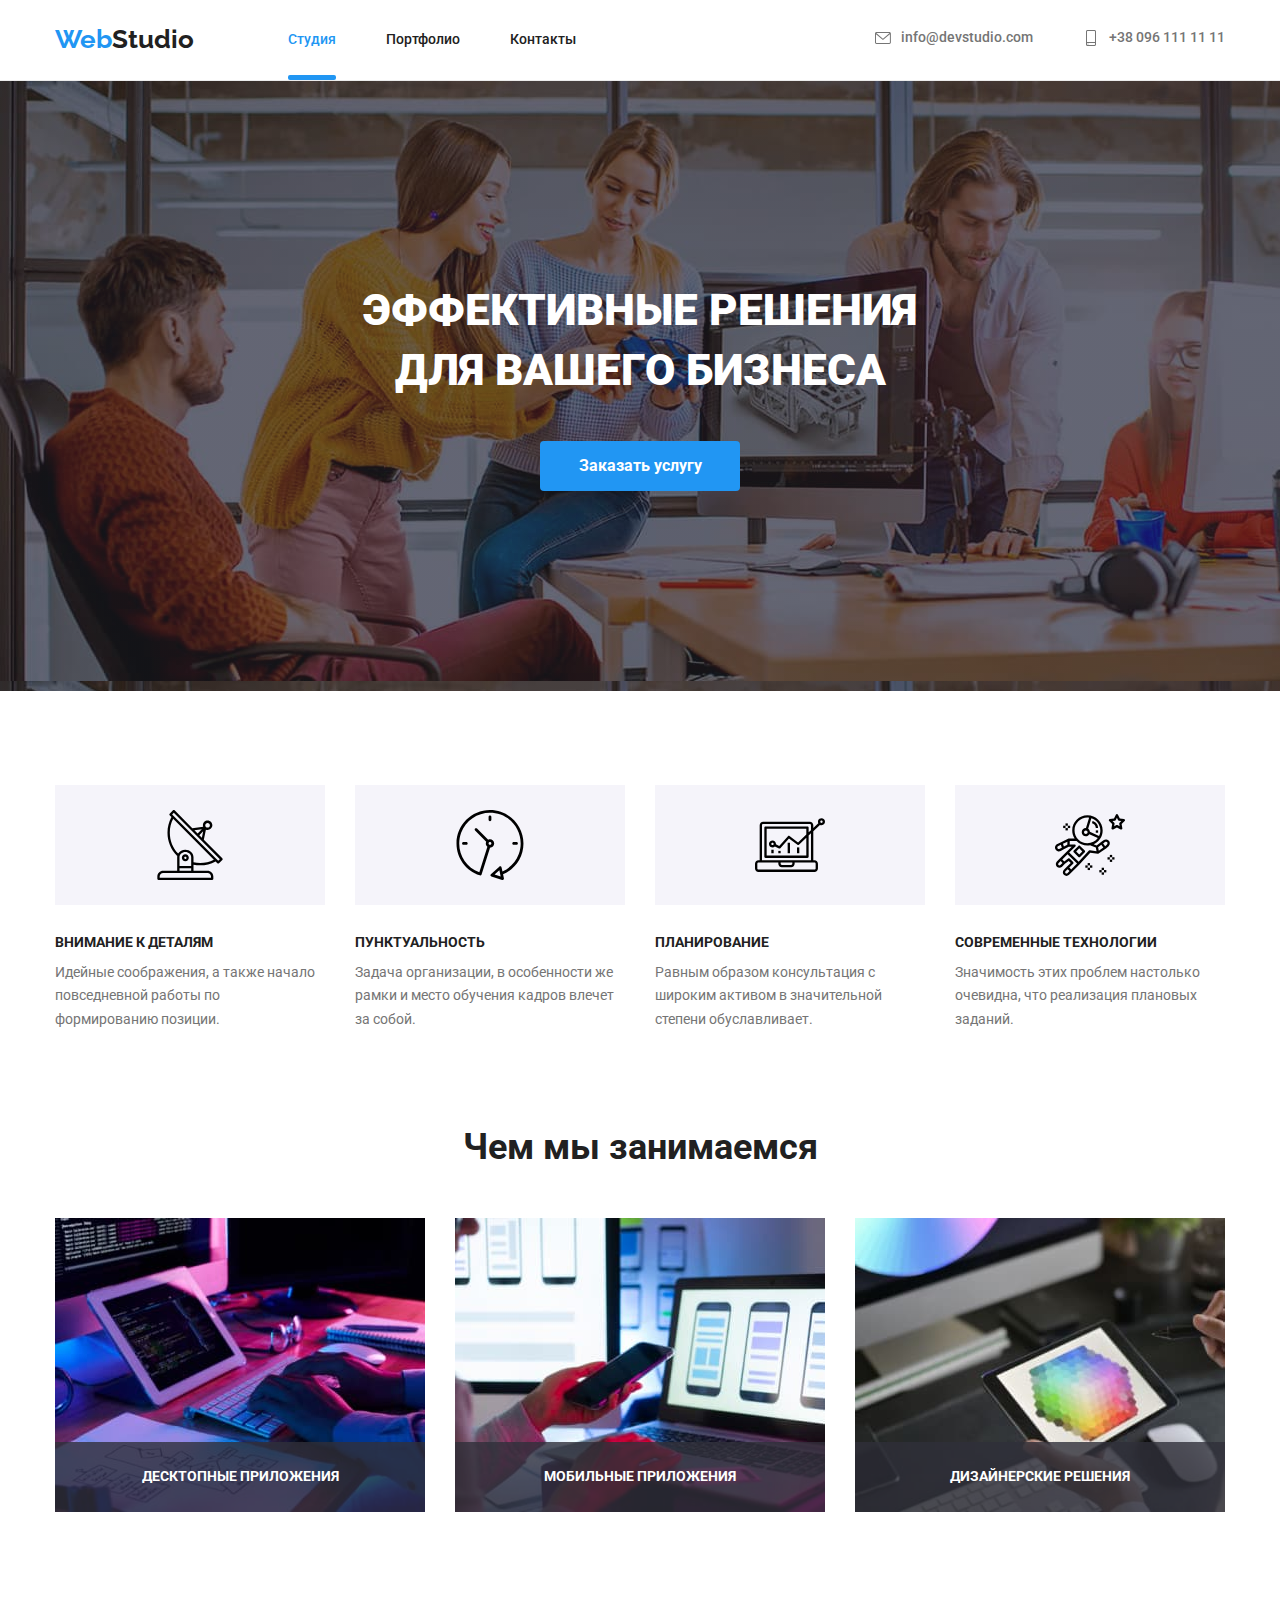
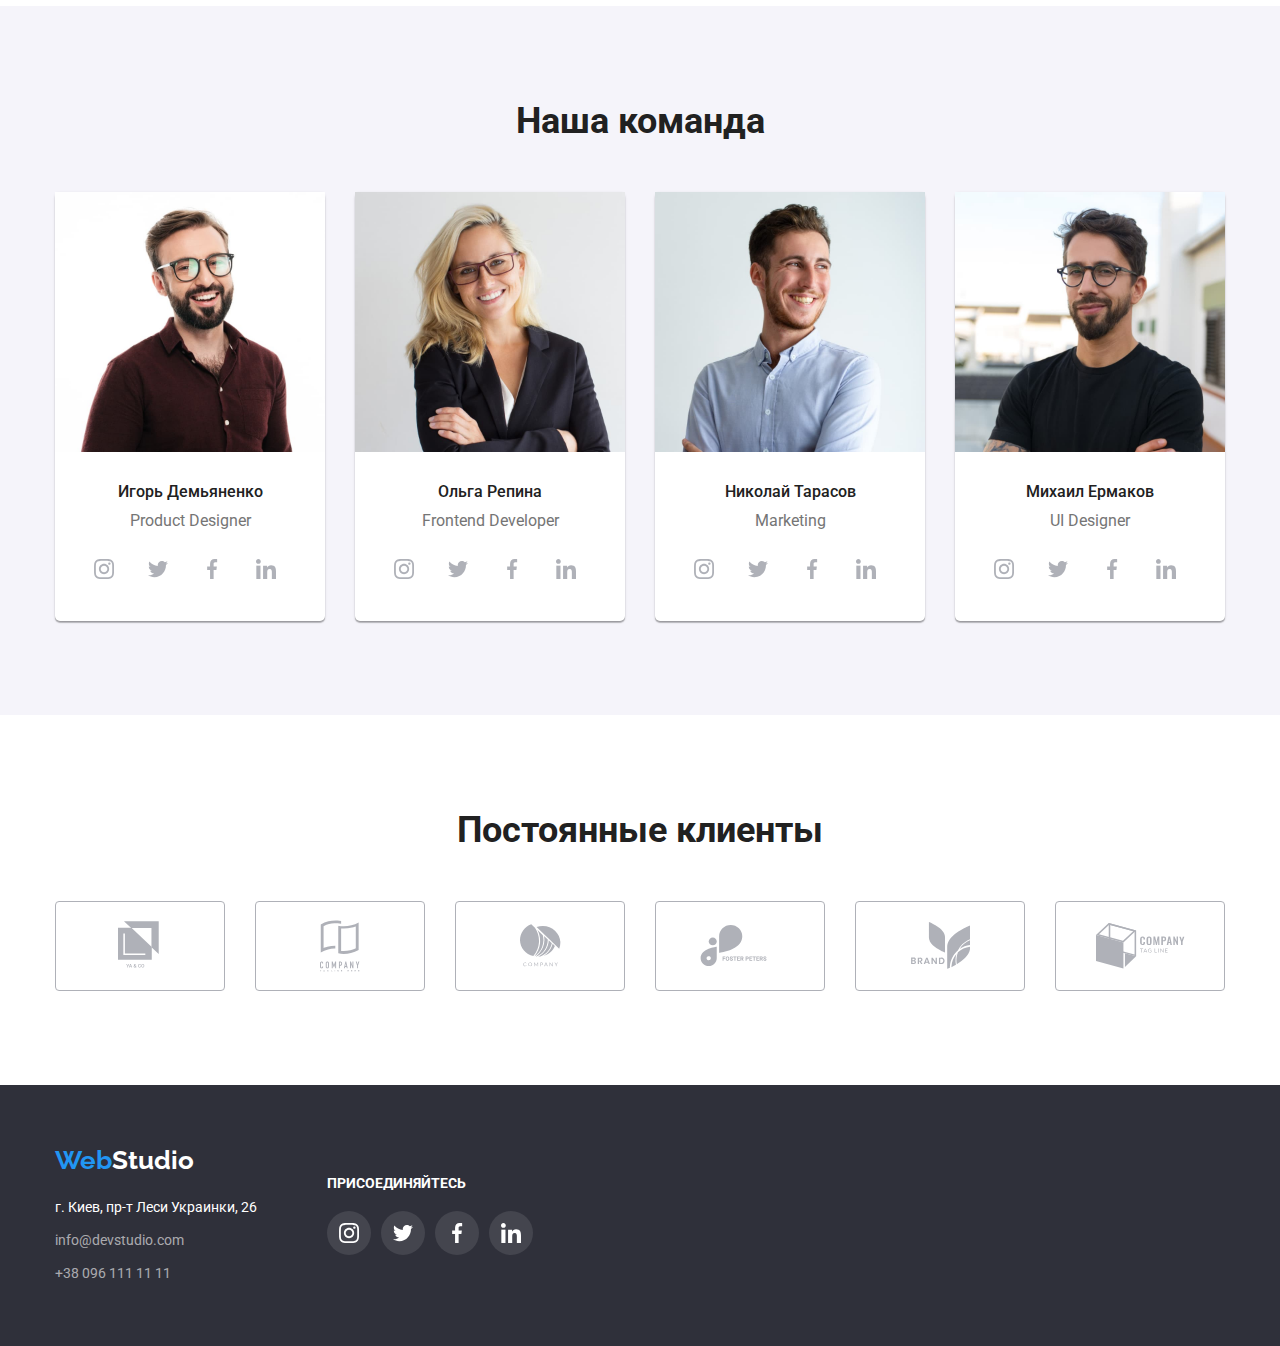
==== index.html @ 9792c255 "created" ====
<!DOCTYPE html>
<html lang="ru">
  <head>
    <meta charset="UTF-8" />
    <meta name="viewport" content="width=device-width, initial-scale=1.0" />
    <title>Document</title>
    <link rel="stylesheet" href="https://cdnjs.cloudflare.com/ajax/libs/modern-normalize/1.0.0/modern-normalize.css">
    <link
      href="https://fonts.googleapis.com/css2?family=Raleway:wght@700&family=Roboto:wght@400;500;700;900&display=swap"
      rel="stylesheet"
    />
    <link rel="stylesheet" href="css/styles.css" />
    <link rel="stylesheet" href="css/main-page.css" />
  </head>
  <body>
    <!--шапка сайту-->
    <header class="header">
      <div class="main-nav">
        <nav class="nav">
          <a lang="en" href="./index.html" class="logo-header">
            <span class="logo-web">Web</span>
            <span class="logo-studio">Studio</span>
          </a>
          <ul class="menu list">
            <li class="item"><a href="./index.html" class="link curent">Студия</a></li>
            <li class="item"><a href="./portfolio.html" class="link">Портфолио</a></li>
            <li class="item"><a href="" class="link">Контакты</a></li>
          </ul>
        </nav>

        <ul class="address list">
          <li class="item">
          <address>
            <a href="mailto:info@devstudio.com" class="address-item">
              <svg class="address-icon">
                <use href="./images/sprite.svg#icon-envelope"></use>
              </svg>
              info@devstudio.com
            </a>
          </address>
          </li>
          <li class="item">
          <address>
            <a href="tel:+380961111111" class="address-item">
              <svg class="address-icon">
                <use href="./images/sprite.svg#icon-smartphone"></use>
              </svg>
              +38 096 111 11 11
            </a>
          </address>
          </li>
        </ul>
      </div>  
    </header>
    <main>
      <!--Герой-->
      <section class="hero">
        <div class="container">
          <h1>ЭФФЕКТИВНЫЕ РЕШЕНИЯ <br> ДЛЯ ВАШЕГО БИЗНЕСА</h1>
          <button type="button" class="hero-button" data-modal-open>Заказать услугу</button>
        </div>
      </section>
      <!--переваги-->
      <section class="precedence">
        <div class="container">
          <h2 class="visually-hidden">перечень преимуществ</h2>
          <ul class="precedence-list list">
            <li class="item">
              <div class="background-icon">
                <svg class="precedence-icon">
                  <use href="./images/sprite.svg#icon-antenna"></use>
                </svg>
              </div>
              <h3>ВНИМАНИЕ К ДЕТАЛЯМ</h3>
              <p>
                Идейные соображения, а также начало повседневной работы по
                формированию позиции.
              </p>
            </li>
  
            <li class="item">
              <span>
                <div class="background-icon">
                  <svg class="precedence-icon">
                    <use href="./images/sprite.svg#icon-clock"></use>
                  </svg>
                </div>
              </span>
              <h3>ПУНКТУАЛЬНОСТЬ</h3>
              <p>
                Задача организации, в особенности же рамки и место обучения кадров
                влечет за собой.
              </p>
            </li>
  
            <li class="item">
              <div class="background-icon">
                <svg class="precedence-icon">
                  <use href="./images/sprite.svg#icon-diagram"></use>
                </svg>
              </div>
              <h3>ПЛАНИРОВАНИЕ</h3>
              <p>
                Равным образом консультация с широким активом в значительной
                степени обуславливает.
              </p>
            </li>
  
            <li class="item">
              <div class="background-icon">
                <svg class="precedence-icon">
                  <use href="./images/sprite.svg#icon-astronaut"></use>
                </svg>
              </div>
              <h3>СОВРЕМЕННЫЕ ТЕХНОЛОГИИ</h3>
              <p>
                Значимость этих проблем настолько очевидна, что реализация
                плановых заданий.
              </p>
            </li>
          </ul>
        </div>
      </section>
      <!--чим ми займаємось-->
      <section class="works">
        <div class="container">
          <h2>Чем мы занимаемся</h2>
        <ul class="work-examples list">
          <li class="item">
            <img
              src="./images/example1.jpg"
              alt="изображение крупным планом как программист  работает за столом в офисе"
              width="370"
              height="294"
            />
            <div class="work-examples-description">
              <p class="work-examples-text">ДЕСКТОПНЫЕ ПРИЛОЖЕНИЯ</p>
            </div>
          </li>

          <li class="item">
            <img
              src="./images/example2.jpg"
              alt="команда разработчиков работает над интерфейсом мобильных телефонов"
              width="370"
              height="294"
            />
            <div class="work-examples-description">
              <p class="work-examples-text">МОБИЛЬНЫЕ ПРИЛОЖЕНИЯ</p>
            </div>
          </li>

          <li class="item">
            <img
              src="./images/example3.jpg"
              alt="веб-дизайнер работает с графическим планшетом"
              width="370"
              height="294"
            />
            <div class="work-examples-description">
              <p class="work-examples-text">ДИЗАЙНЕРСКИЕ РЕШЕНИЯ</p>
            </div>
          </li>
        </ul>
        </div>
      </section>
      <!--Команда-->
      <section class="our-team">
        <div class="container">
          <h2>Наша команда</h2>
          <ul class="team-list list">
            <li class="team-item">
              <img
                src="./images/team1.jpg"
                alt="фото Игоря"
                width="270"
                height="260"
              />
              <h3>Игорь Демьяненко</h3>
              <p lang="en">Product Designer</p>
              <ul class="socials list">
                <li class="item">
                  <a href="" class="social-frame">
                    <svg class="social-icon">
                      <use href="./images/sprite.svg#icon-instagram"></use>
                    </svg>
                  </a>
                </li>
                <li class="item">
                  <a href="" class="social-frame">
                    <svg class="social-icon">
                      <use href="./images/sprite.svg#icon-twitter"></use>
                    </svg>
                  </a>
                </li>
                <li class="item">
                  <a href="" class="social-frame">
                    <svg class="social-icon">
                      <use href="./images/sprite.svg#icon-facebook"></use>
                    </svg>
                  </a>
                </li>
                <li class="item">
                  <a href="" class="social-frame">
                    <svg class="social-icon">
                      <use href="./images/sprite.svg#icon-linkedin"></use>
                    </svg>
                  </a>
                </li>
              </ul>
            </li>

            <li class="team-item">
              <img
                src="./images/team2.jpg"
                alt="фото Ольги"
                width="270"
                height="260"
              />
              <h3>Ольга Репина</h3>
              <p lang="en">Frontend Developer</p>
              <ul class="socials list">
                <li class="item">
                  <a href="" class="social-frame">
                    <svg class="social-icon">
                      <use href="./images/sprite.svg#icon-instagram"></use>
                    </svg>
                  </a>
                </li>
                <li class="item">
                  <a href="" class="social-frame">
                    <svg class="social-icon">
                      <use href="./images/sprite.svg#icon-twitter"></use>
                    </svg>
                  </a>
                </li>
                <li class="item">
                  <a href="" class="social-frame">
                    <svg class="social-icon">
                      <use href="./images/sprite.svg#icon-facebook"></use>
                    </svg>
                  </a>
                </li>
                <li class="item">
                  <a href="" class="social-frame">
                    <svg class="social-icon">
                      <use href="./images/sprite.svg#icon-linkedin"></use>
                    </svg>
                  </a>
                </li>
              </ul>
            </li>
            <li class="team-item">
              <img
                src="./images/team3.jpg"
                alt="фото Николая"
                width="270"
                height="260"
              />
              <h3>Николай Тарасов</h3>
              <p lang="en">Marketing</p>
              <ul class="socials list">
                <li class="item">
                  <a href="" class="social-frame">
                    <svg class="social-icon">
                      <use href="./images/sprite.svg#icon-instagram"></use>
                    </svg>
                  </a>
                </li>
                <li class="item">
                  <a href="" class="social-frame">
                    <svg class="social-icon">
                      <use href="./images/sprite.svg#icon-twitter"></use>
                    </svg>
                  </a>
                </li>
                <li class="item">
                  <a href="" class="social-frame">
                    <svg class="social-icon">
                      <use href="./images/sprite.svg#icon-facebook"></use>
                    </svg>
                  </a>
                </li>
                <li class="item">
                  <a href="" class="social-frame">
                    <svg class="social-icon">
                      <use href="./images/sprite.svg#icon-linkedin"></use>
                    </svg>
                  </a>
                </li>
              </ul>
            </li>

            <li class="team-item">
              <img
                src="./images/team4.jpg"
                alt="фото Михаила"
                width="270"
                height="260"
              />
              <h3>Михаил Ермаков</h3>
              <p lang="en">UI Designer</p>
              <ul class="socials list">
                <li class="item">
                  <a href="" class="social-frame">
                    <svg class="social-icon">
                      <use href="./images/sprite.svg#icon-instagram"></use>
                    </svg>
                  </a>
                </li>
                <li class="item">
                  <a href="" class="social-frame">
                    <svg class="social-icon">
                      <use href="./images/sprite.svg#icon-twitter"></use>
                    </svg>
                  </a>
                </li>
                <li class="item">
                  <a href="" class="social-frame">
                    <svg class="social-icon">
                      <use href="./images/sprite.svg#icon-facebook"></use>
                    </svg>
                  </a>
                </li>
                <li class="item">
                  <a href="" class="social-frame">
                    <svg class="social-icon">
                      <use href="./images/sprite.svg#icon-linkedin"></use>
                    </svg>
                  </a>
                </li>
              </ul>
            </li> 
          </ul>   
        </div>
      </section>
      <!--Наші клієнти-->
      <section class="clients">
        <div class="container">
          <h2>Постоянные клиенты</h2>
          <ul class="clients-list list">
            <li class="item">
              <a href="" class="social-link">
                <svg class="clients-icon" width="45" height="50">
                  <use href="./images/sprite.svg#icon-client1"></use>
                </svg>
              </a>
            </li>
            <li class="item">
              <a href="" class="social-link">
                <svg class="clients-icon" width="40" height="52">
                  <use href="./images/sprite.svg#icon-client2"></use>
                </svg>
              </a>
            </li>
            <li class="item">
              <a href="" class="social-link">
                <svg class="clients-icon" width="41" height="43">
                  <use href="./images/sprite.svg#icon-client3"></use>
                </svg>
              </a>
            </li>
            <li class="item">
              <a href="" class="social-link">
                <svg class="clients-icon" width="80" height="42">
                  <use href="./images/sprite.svg#icon-client4"></use>
                </svg>
              </a>
            </li>
            <li class="item">
              <a href="" class="social-link">
                <svg class="clients-icon" width="59" height="47">
                  <use href="./images/sprite.svg#icon-client5"></use>
                </svg>
              </a>
            </li>
            <li class="item">
              <a href="" class="social-link">
                <svg class="clients-icon" width="89" height="46">
                  <use href="./images/sprite.svg#icon-client6"></use>
                </svg>
              </a>
            </li>
          </ul>
        </div>
      </section>
    </main>
    <!--Футер-->
    <footer>
      <div class="footer">
        <div class="flex-box">
          <a lang="en" href="./index.html" class="logo-footer">
            <span class="logo-web">Web</span>
            <span class="studio-footer">Studio</span>
          </a>
    
          <ul class="list">
            <li>
              <address class="location">г. Киев, пр-т Леси Украинки, 26</address>
            </li>
            <li>
              <address class="footer-mail">
                <a href="mailto:info@devstudio.com" class="footer-address">info@devstudio.com</a>
              </address>
            </li>
            <li>
              <address class="footer-tell">
                <a href="tel:+380961111111" class="footer-address">+38 096 111 11 11</a>
              </address>
            </li>
          </ul>
        </div>
        <div class="link-container">
          <h2>ПРИСОЕДИНЯЙТЕСЬ</h2>
          <ul class="footer-socials list">
            <li class="social-frame-footer">
              <a href="" class="social-frame-link">
                <svg class="social-icon">
                  <use href="./images/sprite.svg#icon-instagram"></use>
                </svg>
              </a>
            </li>
            <li class="social-frame-footer">
              <a href="" class="social-frame-link">
                <svg class="social-icon">
                  <use href="./images/sprite.svg#icon-twitter"></use>
                </svg>
              </a>
            </li>
            <li class="social-frame-footer">
              <a href="" class="social-frame-link">
                <svg class="social-icon">
                  <use href="./images/sprite.svg#icon-facebook"></use>
                </svg>
              </a>
            </li>
            <li class="social-frame-footer">
              <a href="" class="social-frame-link">
                <svg class="social-icon">
                  <use href="./images/sprite.svg#icon-linkedin"></use>
                </svg>
              </a>
            </li>
          </ul>
        </div>
      </div>
    </footer>
    <!--Модальне вікно-->
    <div class="backdrop is-hidden" data-modal>
      <div class="modal">
        <button class="modal-button" data-modal-close>
          <svg class="modal-svg">
            <use href="./images/sprite.svg#icon-Vector"></use>
          </svg>
        </button>
      </div>
    </div>
    <script src="./modal.js"></script>
  </body>
</html>
---- css/styles.css ----
html {
    box-sizing: border-box;
}
  
*,
*::before,
*::after {
    box-sizing: inherit;
}
  
.visually-hidden {
    position: absolute;
    width: 1px;
    height: 1px;
    margin: -1px;
    border: 0;
    padding: 0;
    white-space: nowrap;
    clip-path: inset(100%);
    clip: rect(0 0 0 0);
    overflow: hidden;
}

h1, h2, h3, h4, h5, h6, p {
    margin: 0;
}

img {
    display: block;
    max-width: 100%;
    height: auto;
}

:root {
    --primary-text-color:#757575;
    --title-text-color:#212121;
    --accent-color:#2196F3;    ;
    --primary-white-color:#ffffff;
    --background-section-color:#2F303A;
    --icon-color: #AFB1B8;
}


body {
    background-color: var(--primary-white-color);
    color: var(--primary-text-color);
    font-family: roboto, sans-serif;
}

.container {
    margin-left: auto;
    margin-right: auto;
    width: 1200px;
    padding: 0 15px;
}

.visually-hidden {
    position: absolute;
    width: 1px;
    height: 1px;
    margin: -1px;
    padding: 0;
    overflow: hidden;
    border: 0;
    clip: rect(0 0 0 0)
}

/* ===================== HEADER ===================== */

.header {
    font-weight: 500;
    font-size: 14px;
    line-height: 1.14;
    border-bottom: 1px solid #ECECEC;
    
}

.logo-header {
    font-weight: 700;
    font-size: 26px;
    line-height: 1.2;
    word-spacing: -1ch;
    font-family: raleway, sans-serif;
    text-decoration: none;
    margin-right: 94px;
}

.logo-web {
    color: var(--accent-color);
}

.logo-studio {
    color: var(--title-text-color);
}

.menu {
    color: var(--title-text-color);
    padding-top: 32px;
    padding-bottom: 32px;
    text-decoration: none;
    align-items: center;
    display: flex;
    margin-right: -50px;
}

.menu .item {
    margin-right: 50px;
}

.link {
    display: block;
    padding-top: 32px;
    padding-bottom: 32px;
    color: var(--title-text-color);
    text-decoration: none;
}

.menu .link {
    font-weight: 500;
    font-size: 14px;
    line-height: 1.14;
    position: relative;
    transition-property: var(--accent-color);
    transition-duration: 250ms;
    transition-timing-function: cubic-bezier(0.4, 0, 0.2, 1);
}

.menu .link::after {
    content: "";
    position: absolute;
    left: 0;
    bottom: 0;
    display: block;
    width: 100%;
    height: 5px;
    border-radius: 2px;
    background-color: var(--accent-color);
    opacity: 0;
    transition-property: var(--accent-color);
    transition-duration: 250ms;
    transition-timing-function: cubic-bezier(0.4, 0, 0.2, 1);
}

.menu .link:hover::after,
.menu .link:focus::after {
    opacity: 1;
  }

.nav {
    display: flex;
    align-items: center;
}

.main-nav {
    width: 1200px;
    padding-left: 15px;
    padding-right: 15px;
    margin-left: auto;
    margin-right: auto;
    display: flex;
    align-items: center;
    justify-content: space-between;
}

.address-icon {
  width: 16px;
  height: 16px;
  margin-right: 10px;  
  fill: #757575;
}

.address {
    display: flex;
    margin-left: -50px;
}

.address-item {
    color: var(--primary-text-color);
    font-weight: 500;
    font-size: 14px;
    line-height: 1.14;
    text-decoration: none;
    font-style: normal;
    margin-left: 50px;
    display: inline-flex;
    transition-property: var(--accent-color);
    transition-duration: 250ms;
    transition-timing-function: cubic-bezier(0.4, 0, 0.2, 1);
}

.address-item:hover svg,
.address-item:focus svg {
    fill: var(--accent-color);
}

h2, h3 {
    color: var(--title-text-color);
}



a:hover,
a:focus {
    color: var(--accent-color);
}

button:hover,
button:focus {
    color: var(--primary-white-color);
    background-color: var(--accent-color);
}

footer {
    background: var(--background-section-color);
}

.footer {
    font-weight: 400;
    font-size: 14px;
    line-height: 1.7;
    padding: 60px 15px;
    width: 1200px;
    margin-left: auto;
    margin-right: auto;
    align-items: center;
    display: flex;
}

.footer-address {
    font-style: normal;
    color: rgba(255, 255, 255, 0.6);
    text-decoration: none;
    transition-property: var(--accent-color);
    transition-duration: 250ms;
    transition-timing-function: cubic-bezier(0.4, 0, 0.2, 1);
}

.location {
    color: var(--primary-white-color);
    font-style: normal;
    margin-top: 20px;
    margin-bottom: 9px;
}

.footer-mail {
    margin-bottom: 9px;
}

.logo-footer {
    font-family: raleway, sans-serif;
    font-weight: 700;
    font-size: 26px;
    line-height: 1.2;
    text-decoration: none;
    word-spacing: -1ch;
}

.studio-footer {
    color: var(--primary-white-color);
    word-spacing: -1ch;
}

.link-container {
    margin-left: 70px;
}

.link-container h2 {
    margin-bottom: 20px;
    font-weight: 700;
    font-size: 14px;
    line-height: 1.15;
    color: var(--primary-white-color);
}


.footer-socials {
    display: flex;
    
}

.social-frame-link {
    display: block;
    width: 44px;
    height: 44px;
    border-radius: 50%;
    padding: 12px 12px;
    margin-right: 10px; 
    background: rgba(255, 255, 255, 0.1);
    transition-property: var(--accent-color);
    transition-duration: 250ms;
    transition-timing-function: cubic-bezier(0.4, 0, 0.2, 1);
}

.social-frame-link:hover,
.social-frame-link:focus {
    background-color: var(--accent-color);
}

.social-frame-link .social-icon {
    fill: var(--primary-white-color);
} 

.curent {
    color: var(--accent-color);
}

.menu .curent::after {
    content: "";
    position: absolute;
    left: 0;
    bottom: 0;
    display: block;
    width: 100%;
    height: 5px;
    border-radius: 2px;
    background-color: var(--accent-color);
    opacity: 1;
}

.list {
    padding: 0;
    margin: 0;
    list-style: none;
}

.modal-button {
    position: absolute;
    content: '';
    top: 8px;
    right: 8px;
    width: 30px;
    height: 30px;
  
    cursor: pointer;
    background-color: var(--primarycolor);
    border: 1px solid rgba(0, 0, 0, 0.1);
    box-sizing: border-box;
    border-radius: 50%;
  }
  .modal-svg {
    width: 11px;
    height: 11px;
    fill: #000000;
    background-size: contain;
  }
  .backdrop {
    position: fixed;
    top: 0;
    left: 0;
    width: 100%;
    height: 100%;
    background-color: rgba(0, 0, 0, 0.2);
    transition: 250ms cubic-bezier(0.4, 0, 0.2, 1);
  }
  .modal {
    position: absolute;
    top: 50%;
    left: 50%;
    width: 528px;
    height: 581px;
    background: var(--primary-white-color);
    box-shadow: 0px 1px 3px rgba(0, 0, 0, 0.12), 0px 1px 1px rgba(0, 0, 0, 0.14),
      0px 2px 1px rgba(0, 0, 0, 0.2);
    border-radius: 4px;
  
    transform: translate(-50%, -50%);
  }
  .backdrop.is-hidden {
    opacity: 0;
    visibility: hidden;
    pointer-events: none;
  }
---- css/main-page.css ----
:root {
    --primary-text-color:#757575;
    --title-text-color:#212121;
    --accent-color:#2196F3;    ;
    --primary-white-color:#ffffff;
    --background-section-color:#2F303A;
    --icon-color: #AFB1B8;
  }

  body {
    background-color: var(--primary-white-color);
    color: var(--primary-text-color);
    font-family: roboto, sans-serif;
}

/* ===================== HERO ===================== */

h1 {
    font-weight: 900;
    font-size: 44px;
    line-height: 1.36;
    margin-top: 0;
    margin-bottom: 40px;
}


.hero-button {
    color: var(--primary-white-color);
    background: var(--accent-color);
    font-family: inherit;
    font-weight: 700;
    font-size: 16px;
    line-height: 1.88;
    width: 200px;
    height: 50px;
    border-radius: 4px;   
    border: 0;
    transition-property: var(--accent-color);
    transition-duration: 250ms;
    transition-timing-function: cubic-bezier(0.4, 0, 0.2, 1); 
}

.hero-button:hover,
.hero-button:focus {
    color: var(--accent-color);
    background-color: var(--primary-white-color);
    box-shadow: 0px 4px 4px rgba(0, 0, 0, 0.15);
}   

.hero {
    color: var(--primary-white-color);
    background-color: #c4c4c4;
    text-align: center;
    max-width: 1600px;
    background-image: linear-gradient(
        rgba(47, 48, 58, 0.4),
        rgba(47, 48, 58, 0.4)),
         url(../images/background-img.jpg);
    margin: 0 auto;
    padding: 200px 0;
}

.precedence-list {
    display: flex;
    justify-content: center;
    margin-left: -30px;
}

.precedence-list .item {
    flex-basis: calc((100% - 90px) / 4);
    margin-left: 30px;
}

.precedence {
    padding-top: 94px;
}

.precedence h3 {
    font-weight: 700;
    font-size: 14px;
    line-height: 1.14;
    margin-top: 0;
    margin-bottom: 10px;
}

.precedence p {
    font-weight: 400;
    font-size: 14px;
    line-height: 1.7;
    margin-top: 0;
    margin-bottom: 0;
}

.precedence-icon {
    width: 70px;
    height: 70px;
}

.background-icon {
    width: 270px;
    height: 120px;
    background-color: #F5F4FA;
    display: inline-flex;
    align-items: center;
    justify-content: center;
    margin-bottom: 30px;
}

.works {
    padding: 94px 0;
}

.work-examples {
    display: flex;
    justify-content: space-between;
    margin-left: -30px;
}

.work-examples .item {
    width: 370px;
    margin-left: 30px;
    position: relative;
    
}

.work-examples-description {
    position: absolute;
    bottom: 0;
    width: 100%;
    min-height: 70px;
    background-color: rgba(47,48,58,0.8);
    ;
}

.work-examples-text {
    text-align: center;
    font-weight: 700;
    font-size: 14px;
    line-height: 1.14;
    color: var(--primary-white-color);
    padding: 27px 0;
}



.works h2 {
    font-weight: 700;
    font-size: 36px;
    line-height: 1.17;
    text-align: center;
    margin-top: 0;
    margin-bottom: 50px;
}

.team-list {
    display: flex;
    justify-content: center;
    margin-left: -30px;
}

.team-list .team-item {
    margin-left: 30px;
    box-shadow: 0px 1px 3px rgba(0, 0, 0, 0.12),
        0px 1px 1px rgba(0, 0, 0, 0.14),
        0px 2px 1px rgba(0, 0, 0, 0.2);
}

.our-team {
    padding: 94px 0;
    background-color: #F5F4FA;    
}

.our-team h2 {
    font-weight: 700;
    font-size: 36px;
    line-height: 1.17;
    text-align: center;
    margin-top: 0;
    margin-bottom: 50px;
}

.our-team  .team-item {
    background-color: var(--primary-white-color);
    padding-bottom: 30px;
    border-radius: 5px;
}

.our-team .container {
    text-align: center;
}

.our-team h3 {
    font-weight: 500;
    font-size: 16px;
    line-height: 1.2;
    margin-top: 30px;
    margin-bottom: 10px;
}

.our-team p {
    font-weight: 400;
    font-size: 16px;
    line-height: 1.2;
    margin-top: 0;
    margin-bottom: 0;
}

.socials {
    display: flex;
    justify-content: center;
    margin-top: 16px;
}

.socials .item {
    width: 44px;
    height: 44px;
    margin-right: 10px;
}

.social-icon {
    display: inline-block;
    width: 20px;
    height: 20px;
    fill: var(--icon-color);
    transition-property: var(--accent-color);
    transition-duration: 250ms;
    transition-timing-function: cubic-bezier(0.4, 0, 0.2, 1);
}

.social-frame:hover,
.social-frame:focus {
    background-color: var(--accent-color);
}

.social-frame:hover svg,
.social-frame:focus svg {
    fill: var(--primary-white-color);
}

.social-frame {
    display: block;
    width: 100%;
    height: 100%;
    border-radius: 50%;
    padding: 12px 12px;
    transition-property: var(--accent-color);
    transition-duration: 250ms;
    transition-timing-function: cubic-bezier(0.4, 0, 0.2, 1);
     
}

.clients {
    padding: 94px 0;
}

.clients h2 {
    font-weight: 700;
    font-size: 36px;
    line-height: 1.17;
    text-align: center;
    margin-bottom: 50px;
}

.clients-list {
    display: flex;
    margin-left: -30px;
}

.clients-list .item {
      
}

.clients-icon {
    fill:var(--icon-color);
    transition-property: var(--accent-color);
    transition-duration: 250ms;
    transition-timing-function: cubic-bezier(0.4, 0, 0.2, 1);

}

.social-link {
    display: flex;
    justify-content: center;
    align-items: center;
    width: 170px;
    height: 90px;
    margin-left: 30px;
    border: 1px solid var(--icon-color);
    border-radius: 4px;
    transition-property: var(--accent-color);
    transition-duration: 250ms;
    transition-timing-function: cubic-bezier(0.4, 0, 0.2, 1);
}

.social-link:hover svg,
.social-link:focus svg {
    fill: var(--accent-color);
}

.social-link:hover,
.social-link:focus {
    border-color: var(--accent-color);
    
}
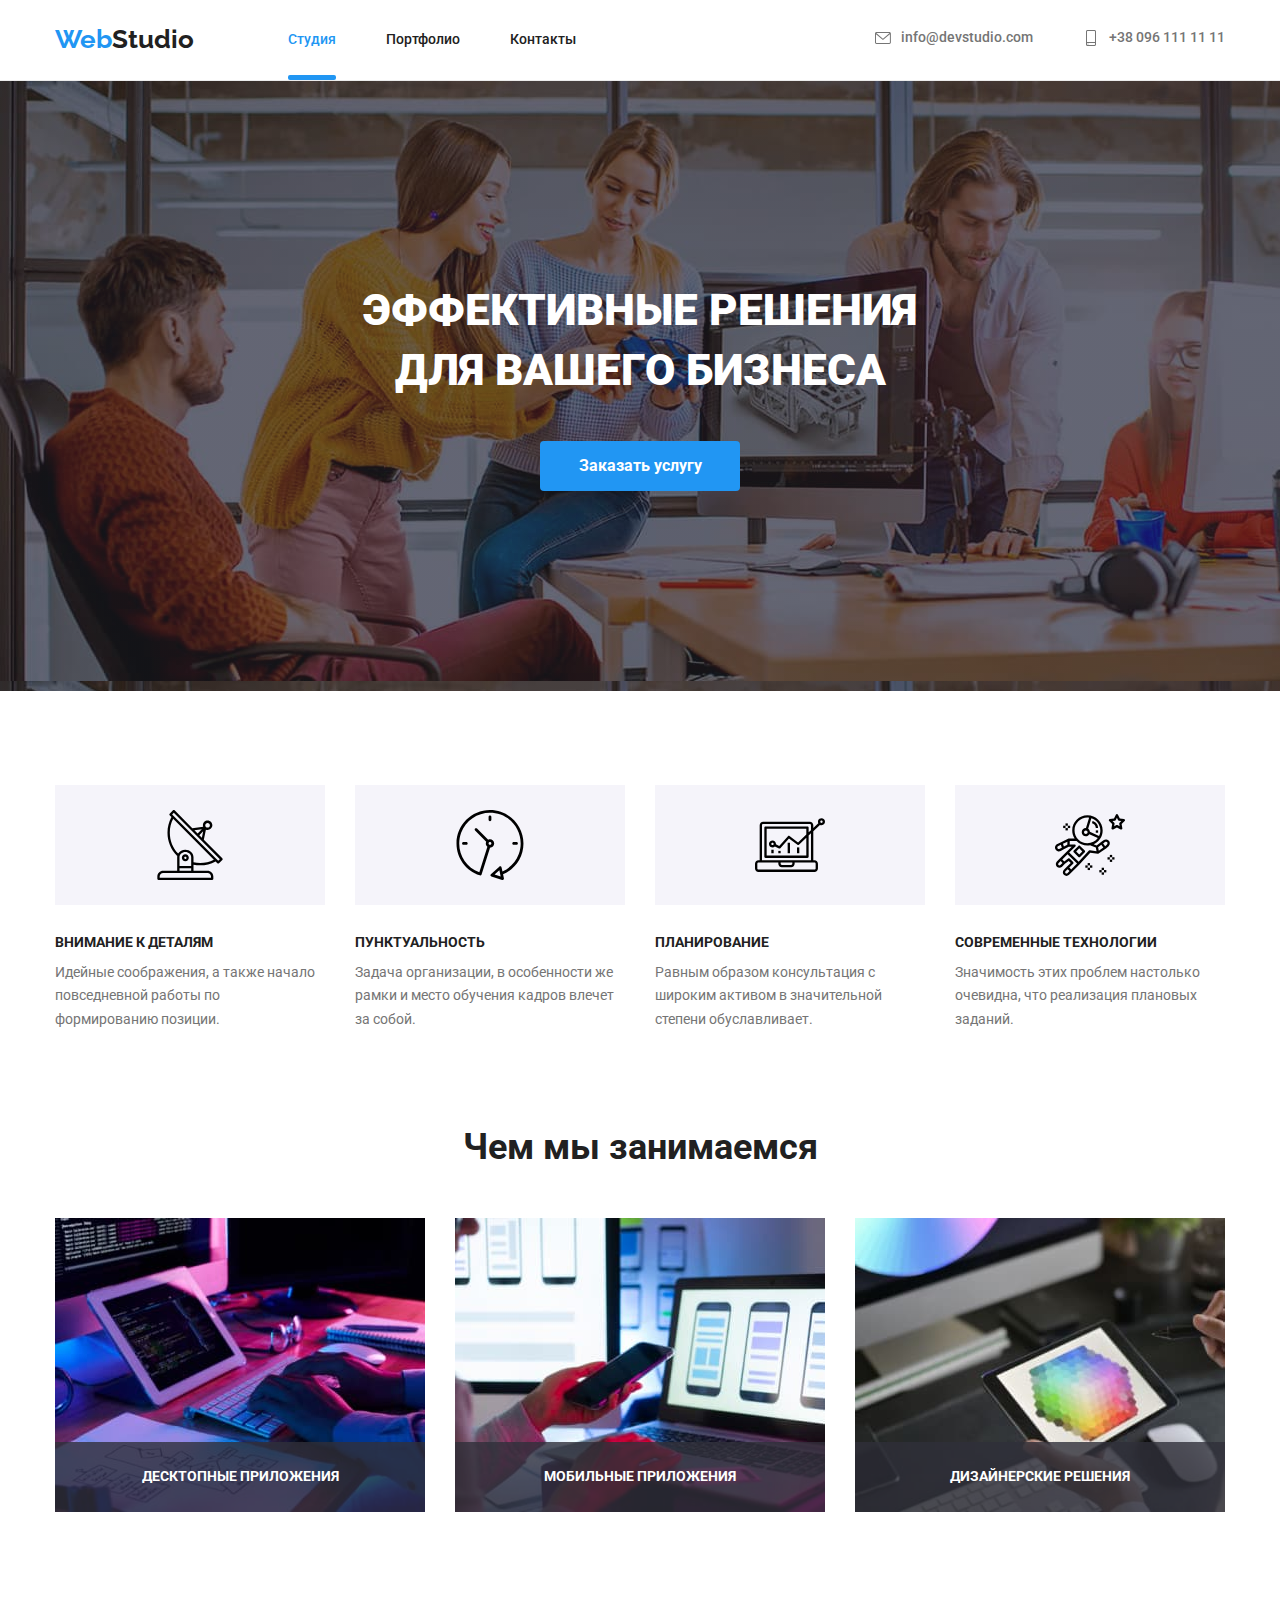
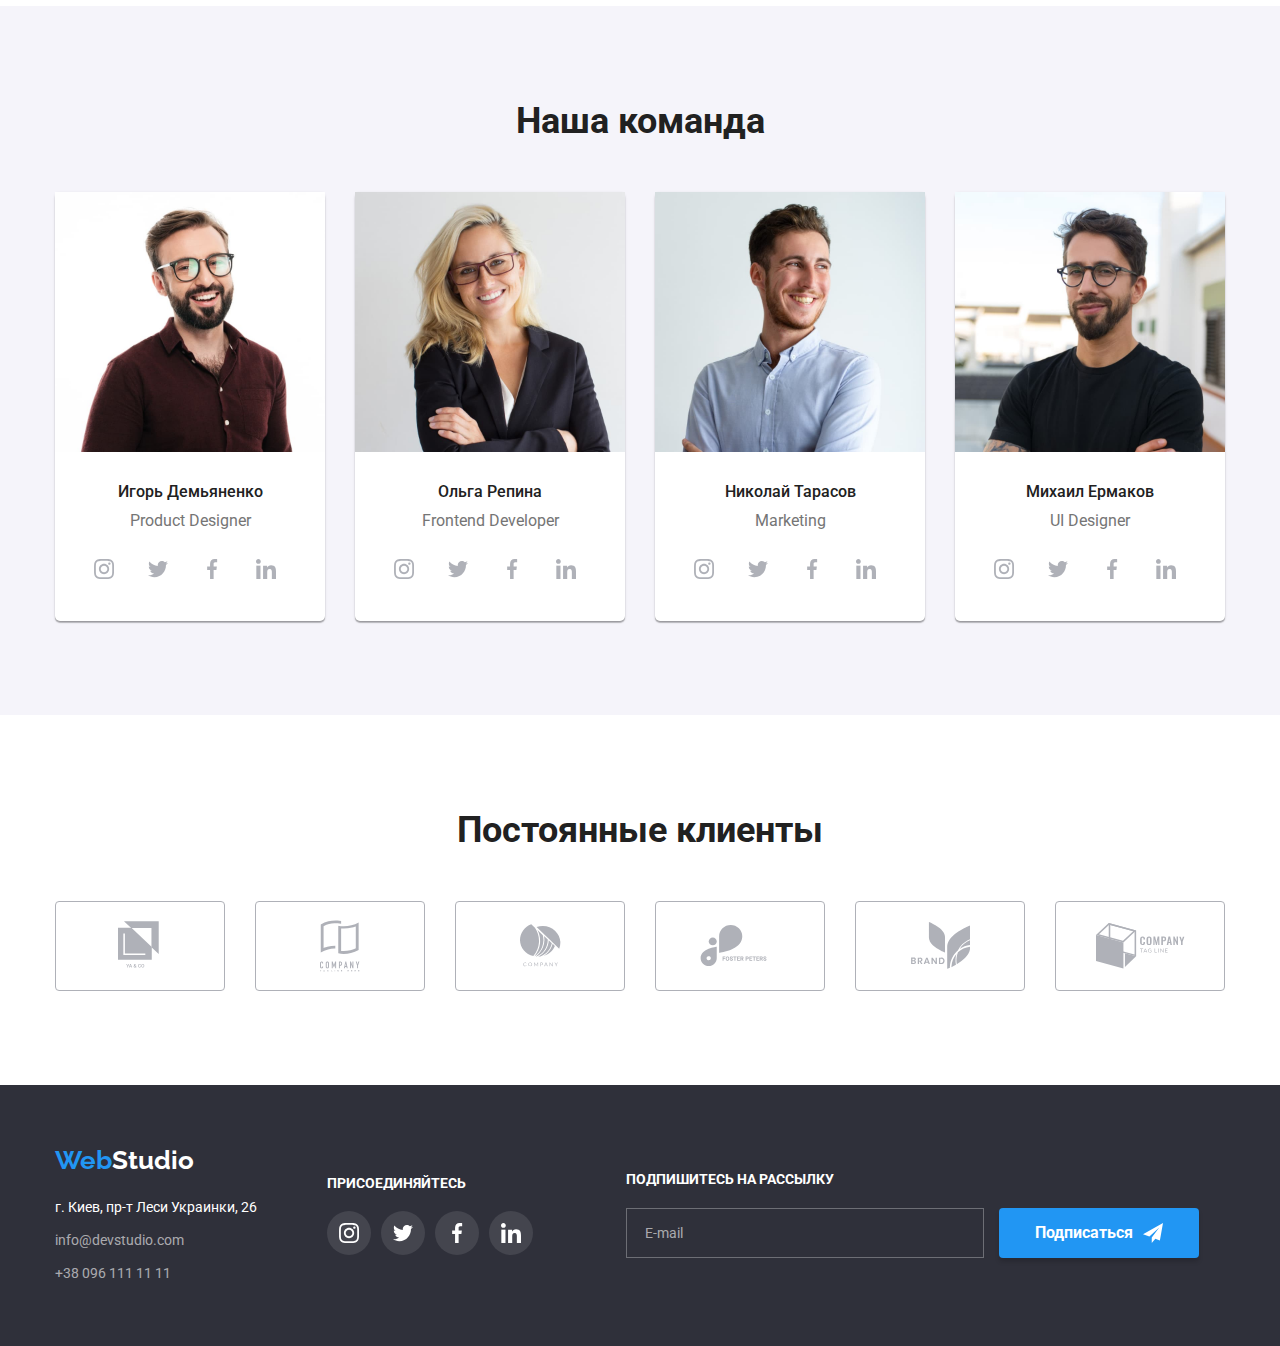
==== commit da3f05e0: "added forms" ====
--- a/index.html
+++ b/index.html
@@ -443,6 +443,22 @@
             </li>
           </ul>
         </div>
+        <div class="mailing-container">
+          <h2>ПОДПИШИТЕСЬ НА РАCСЫЛКУ</h2>
+          <form class="form">
+            <div class="form-field">
+              <label class="mailing-label">
+                <input class="mail-input" type="email" name="mail" placeholder="E-mail" />
+              </label>
+              <button class="mailing-button" type="submit">
+                <p>Подписаться</p>
+                <svg class="mailing-button-icon">
+                  <use href="./images/sprite.svg#icon-send"></use>
+                </svg>
+              </button>
+            </div>
+          </form>
+        </div>
       </div>
     </footer>
     <!--Модальне вікно-->
@@ -453,6 +469,33 @@
             <use href="./images/sprite.svg#icon-Vector"></use>
           </svg>
         </button>
+        <form>
+          <div class="modal-form-field">
+            <label for="name">Имя</label>
+            <input type="text" name="name" id="name"/>
+          </div>
+    
+          <div class="modal-form-field">
+            <label for="tel">Телефон</label>
+            <input type="tel" name="tel" id="tel" placeholder="+30**-000-00-00" />
+          </div>
+    
+          <div class="modal-form-field">
+            <label for="mail">Почта</label>
+            <input type="email" name="mail" id="mail" placeholder="my@mail.com" />
+          </div>
+
+          <div class="modal-form-field">
+            <label for="comment">Коментарий</label>
+            <textarea
+              class="comment"
+              name="comment"
+              id="comment"
+              rows="6"
+              placeholder="Уточните детали доклада"
+            ></textarea>
+          </div>
+        </form>
       </div>
     </div>
     <script src="./modal.js"></script>
--- a/css/styles.css
+++ b/css/styles.css
@@ -204,12 +204,6 @@
     color: var(--accent-color);
 }
 
-button:hover,
-button:focus {
-    color: var(--primary-white-color);
-    background-color: var(--accent-color);
-}
-
 footer {
     background: var(--background-section-color);
 }
@@ -262,6 +256,7 @@
 
 .link-container {
     margin-left: 70px;
+    margin-right: -10px;
 }
 
 .link-container h2 {
@@ -275,7 +270,6 @@
 
 .footer-socials {
     display: flex;
-    
 }
 
 .social-frame-link {
@@ -299,6 +293,75 @@
 .social-frame-link .social-icon {
     fill: var(--primary-white-color);
 } 
+
+.mailing-container {
+    margin-left: 93px;
+}
+
+.mailing-container h2 {
+    font-weight: 700;
+    font-size: 14px;
+    line-height: 1.14;
+    color: var(--primary-white-color);
+    margin-bottom: 20px;
+}
+
+.mailing-button {
+    display: inline-flex;
+    align-items: center;
+    justify-content: center;
+    width: 200px;
+    height: 50px;
+    box-shadow: 0px 4px 4px 0px rgba(0,0,0,0.15);
+    background-color: var(--accent-color);
+    border-radius: 4px; 
+    border: 0; 
+    transition-property: var(--accent-color);
+    transition-duration: 250ms;
+    transition-timing-function: cubic-bezier(0.4, 0, 0.2, 1);
+}
+
+.mailing-button:hover,
+.mailing-button:focus {
+    background-color: var(--primary-white-color);
+}
+
+.mailing-button:hover .mailing-button-icon,
+.mailing-button:focus .mailing-button-icon {
+    fill: var(--accent-color);
+}
+
+.mailing-button:hover p,
+.mailing-button:focus p {
+    color: var(--accent-color);
+}
+
+.mailing-button p {
+    font-weight: 700;
+    font-size: 16px;
+    line-height: 1.88;  
+    padding-right: 10px;
+    color: var(--primary-white-color);
+}
+
+.mailing-button-icon {
+    width: 20px;
+    height: 20px;
+    fill: var(--primary-white-color);
+}
+
+.mail-input {
+    width: 358px;
+    height: 50px;
+    margin-right: 12px;
+    background-color: var(--background-section-color);
+    border: 1px solid rgba(255,255,255,0.3);
+}
+.form-field input::placeholder {
+    padding-left: 16px;
+    color: rgba(255,255,255,0.6);
+    ;
+}
 
 .curent {
     color: var(--accent-color);
@@ -369,4 +432,9 @@
     opacity: 0;
     visibility: hidden;
     pointer-events: none;
+  }
+
+  .modal-button:hover .modal-svg,
+  .modal-button:focus .modal-svg {
+      fill: var(--accent-color);
   }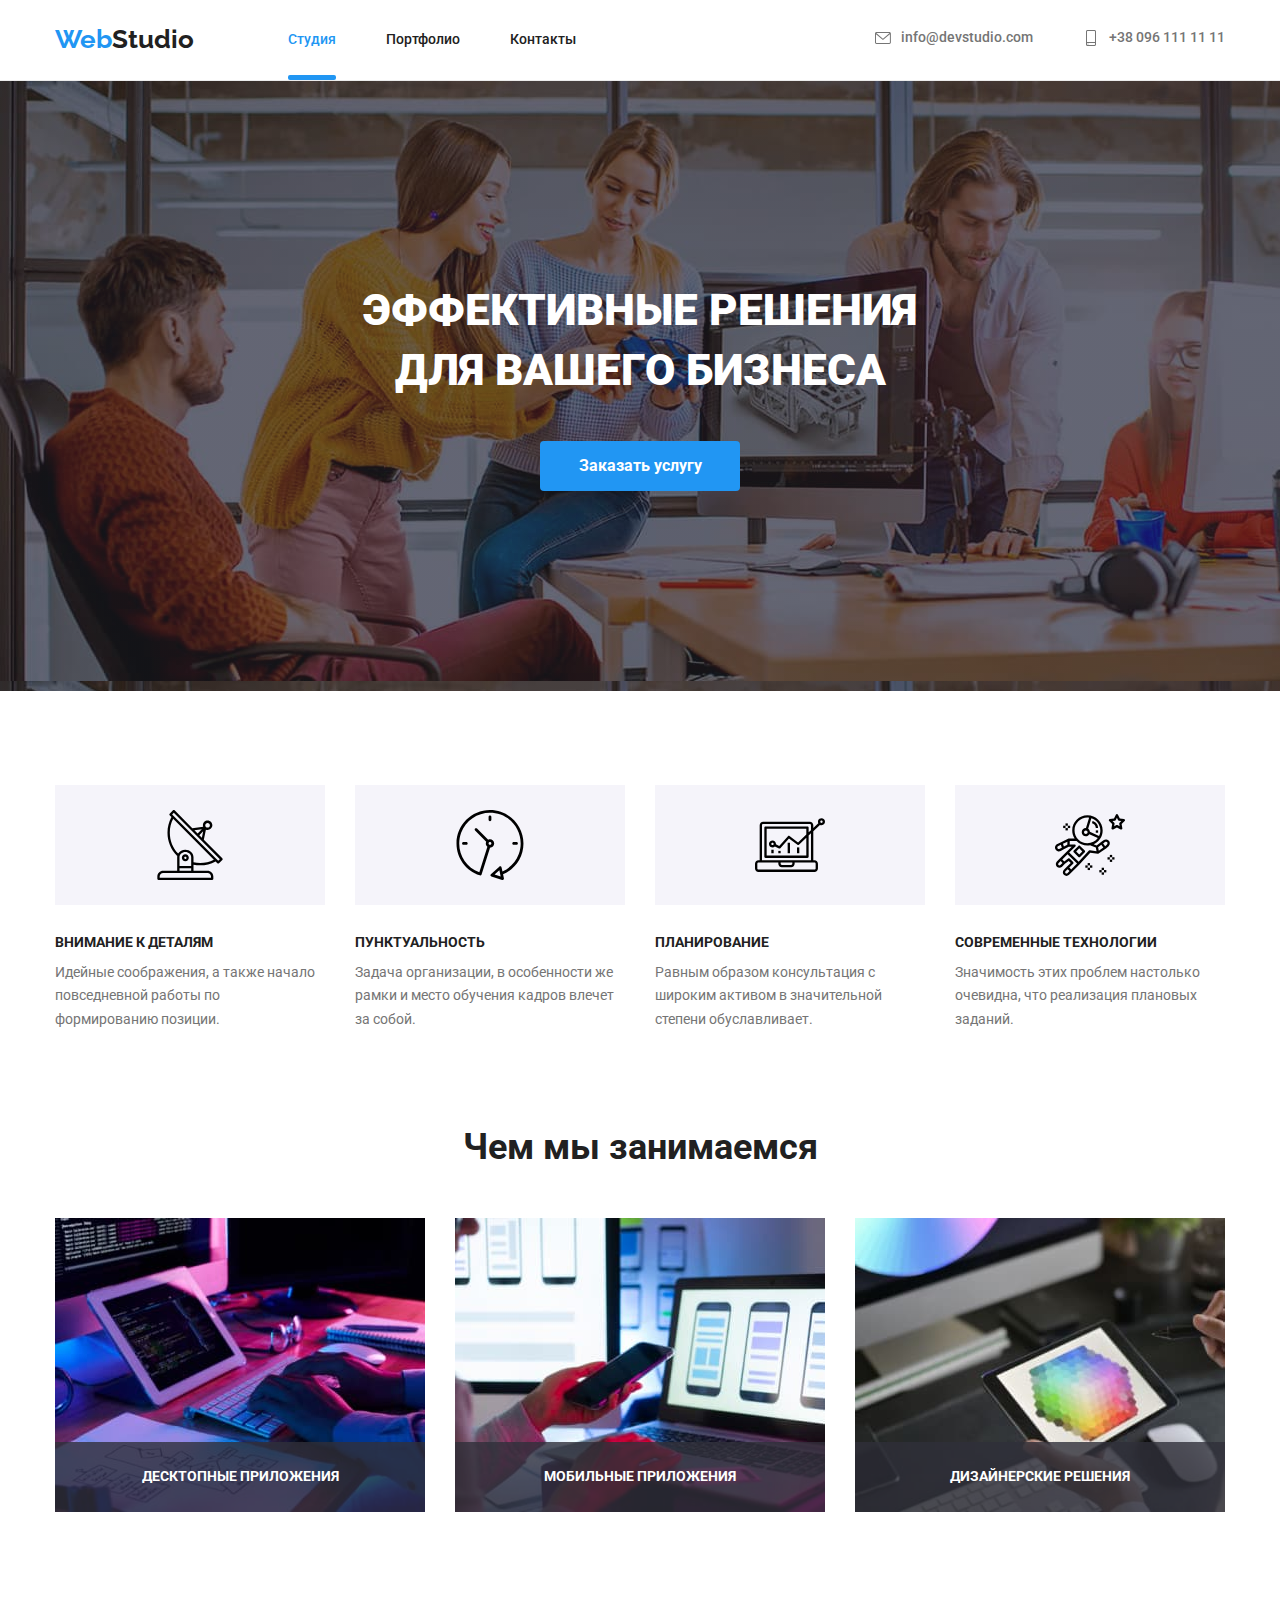
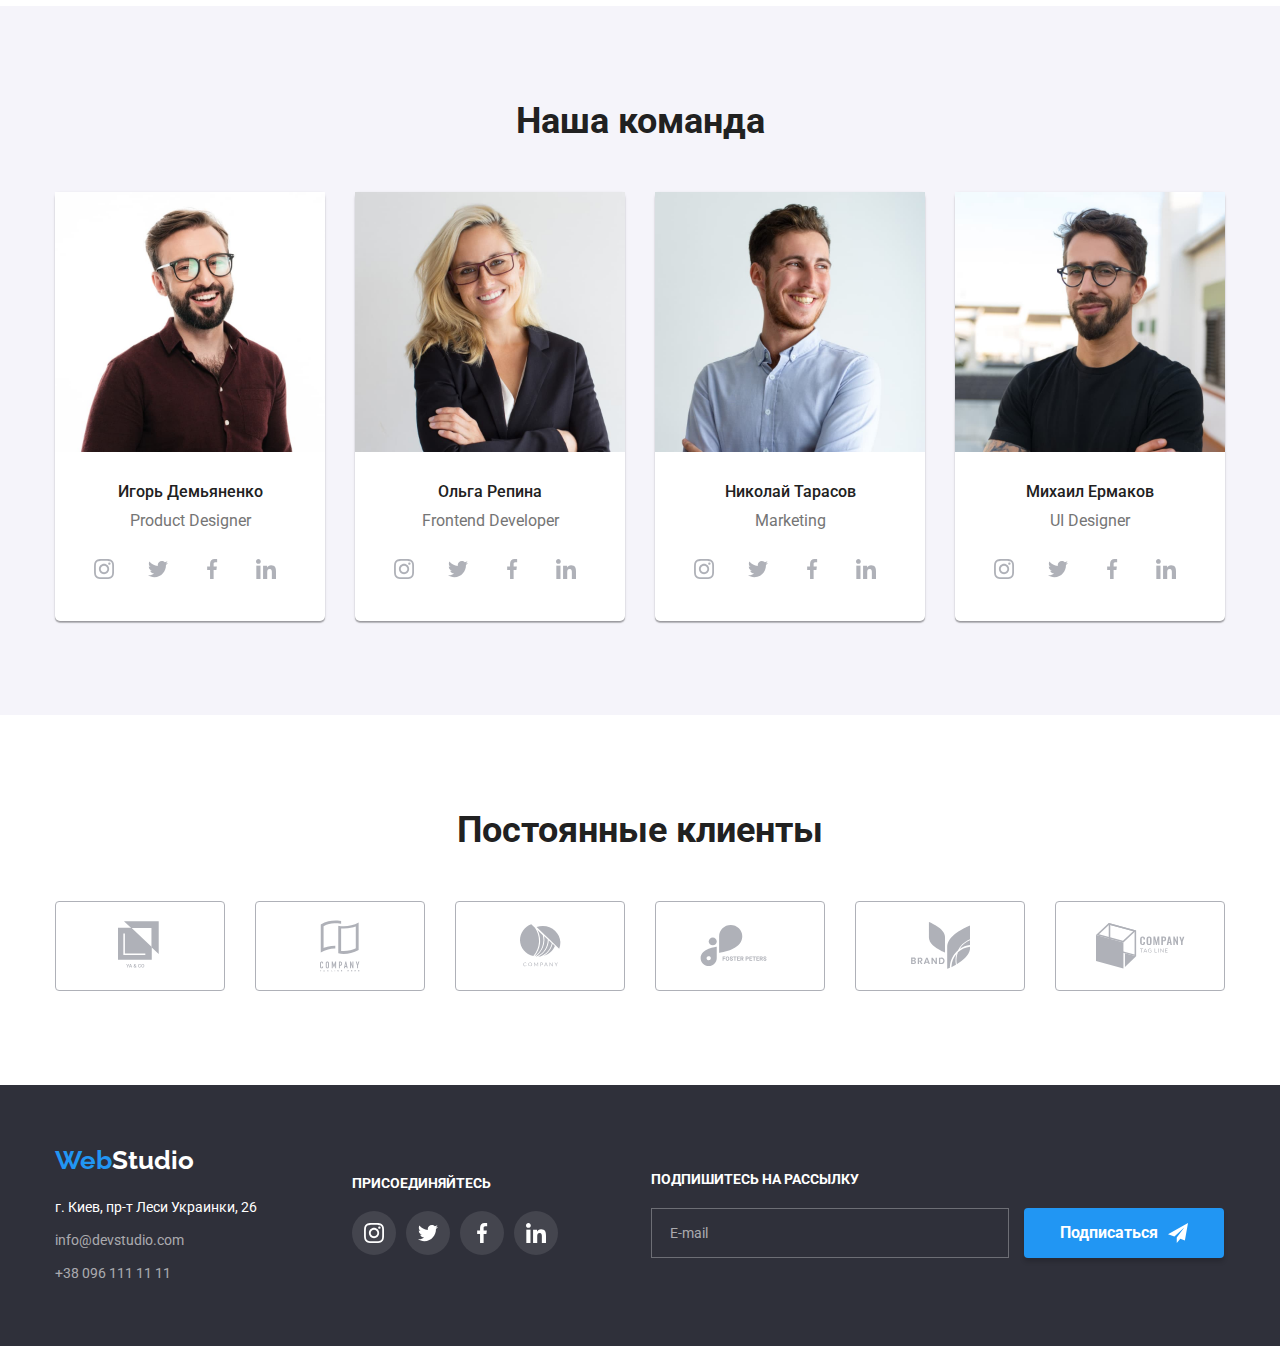
==== commit f8bfe9ff: "finished modal window" ====
--- a/index.html
+++ b/index.html
@@ -445,7 +445,7 @@
         </div>
         <div class="mailing-container">
           <h2>ПОДПИШИТЕСЬ НА РАCСЫЛКУ</h2>
-          <form class="form">
+          <form action="#" class="form">
             <div class="form-field">
               <label class="mailing-label">
                 <input class="mail-input" type="email" name="mail" placeholder="E-mail" />
@@ -469,31 +469,63 @@
             <use href="./images/sprite.svg#icon-Vector"></use>
           </svg>
         </button>
-        <form>
+        <p>Оставьте свои данные, мы вам перезвоним</p>
+        <form action="#">
           <div class="modal-form-field">
-            <label for="name">Имя</label>
-            <input type="text" name="name" id="name"/>
+            <label class="modal-label">
+              Имя
+              <span class="modal-form-input-wrapper">
+                <input class="input-field" type="text" name="name"/>
+                <svg class="label-icon">
+                  <use href="./images/sprite.svg#icon-person"></use>
+                </svg>
+              </span>  
+            </label>
+          </div>
+          
+          <div class="modal-form-field">
+            <label class="modal-label">
+              Телефон
+              <span class="modal-form-input-wrapper">
+                <input class="input-field" type="tel" name="tel"/>
+                <svg class="label-icon">
+                  <use href="./images/sprite.svg#icon-phone"></use>
+                </svg>
+              </span>  
           </div>
     
           <div class="modal-form-field">
-            <label for="tel">Телефон</label>
-            <input type="tel" name="tel" id="tel" placeholder="+30**-000-00-00" />
+            <label class="modal-label">
+              Почта
+              <span class="modal-form-input-wrapper">
+                <input class="input-field" type="email" name="email"/>
+                <svg class="label-icon">
+                  <use href="./images/sprite.svg#icon-email"></use>
+                </svg>
+              </span>
           </div>
-    
+
           <div class="modal-form-field">
-            <label for="mail">Почта</label>
-            <input type="email" name="mail" id="mail" placeholder="my@mail.com" />
+            <label class="modal-label">
+              Коментарий
+              <textarea class="comment" name="comment" placeholder="Введите текст"></textarea>
+            </label>  
           </div>
 
-          <div class="modal-form-field">
-            <label for="comment">Коментарий</label>
-            <textarea
-              class="comment"
-              name="comment"
-              id="comment"
-              rows="6"
-              placeholder="Уточните детали доклада"
-            ></textarea>
+          <div class="modal-bottom">
+            
+            <label class="agree">
+              
+              <input class="checkbox visually-hidden" type="checkbox" name="agree"/>
+              <span class="custom-icon">
+                <svg  class="check-icon">
+                  <use href="./images/sprite.svg#icon-check"></use>
+                </svg>
+              </span>
+              Соглашаюсь с рассылкой и принимаю
+              <a href="#">Условия договора</a>
+            </label>
+            <button class="send-form-button" type="submit">Отправить</button>
           </div>
         </form>
       </div>
--- a/css/styles.css
+++ b/css/styles.css
@@ -267,6 +267,9 @@
     color: var(--primary-white-color);
 }
 
+.flex-box {
+    width: 227px;
+}
 
 .footer-socials {
     display: flex;
@@ -356,7 +359,16 @@
     margin-right: 12px;
     background-color: var(--background-section-color);
     border: 1px solid rgba(255,255,255,0.3);
-}
+    transition-property: var(--accent-color);
+    transition-duration: 250ms;
+    transition-timing-function: cubic-bezier(0.4, 0, 0.2, 1);
+}
+
+.mail-input:focus {
+    outline: none;
+    border-color: var(--primary-white-color);
+}
+
 .form-field input::placeholder {
     padding-left: 16px;
     color: rgba(255,255,255,0.6);
@@ -399,14 +411,19 @@
     border: 1px solid rgba(0, 0, 0, 0.1);
     box-sizing: border-box;
     border-radius: 50%;
-  }
-  .modal-svg {
+}
+
+.modal-svg {
     width: 11px;
     height: 11px;
     fill: #000000;
     background-size: contain;
-  }
-  .backdrop {
+    transition-property: var(--accent-color);
+    transition-duration: 250ms;
+    transition-timing-function: cubic-bezier(0.4, 0, 0.2, 1);
+}
+
+.backdrop {
     position: fixed;
     top: 0;
     left: 0;
@@ -414,27 +431,164 @@
     height: 100%;
     background-color: rgba(0, 0, 0, 0.2);
     transition: 250ms cubic-bezier(0.4, 0, 0.2, 1);
-  }
-  .modal {
+}
+
+.modal {
     position: absolute;
     top: 50%;
     left: 50%;
     width: 528px;
     height: 581px;
+    padding: 40px;
     background: var(--primary-white-color);
     box-shadow: 0px 1px 3px rgba(0, 0, 0, 0.12), 0px 1px 1px rgba(0, 0, 0, 0.14),
       0px 2px 1px rgba(0, 0, 0, 0.2);
     border-radius: 4px;
-  
     transform: translate(-50%, -50%);
-  }
-  .backdrop.is-hidden {
+}
+
+.backdrop.is-hidden {
     opacity: 0;
     visibility: hidden;
     pointer-events: none;
-  }
-
-  .modal-button:hover .modal-svg,
-  .modal-button:focus .modal-svg {
+}
+
+.modal-button:hover .modal-svg,
+.modal-button:focus .modal-svg {
       fill: var(--accent-color);
-  }+}
+
+.modal p {
+    font-weight: 700;
+    font-size: 20px;
+    line-height: 1.15;
+    text-align: center;
+    margin-bottom: 12px;
+    color: rgba(33,33,33,1);
+
+}
+
+.modal-form-field {
+    display: flex;
+    flex-direction: column;
+    margin-bottom: 10px;
+}
+
+.modal-label {
+    color: rgba(117,117,117,1);
+    padding-bottom: 4px;
+}
+
+.modal-form-input-wrapper {
+    position: relative;
+    display: block;
+}
+
+
+.label-icon {
+    height: 12px;
+    width: 12px;
+    fill: var(--title-text-color);
+    position: absolute;
+    left: 12px;
+    top: 50%;
+    transform: translateY(-50%);
+}
+
+.comment {
+    width: 448px;
+    height: 120px;
+    padding: 12px 16px;
+    margin-top: 4px;
+    border-radius: 4px;
+    color: var(--primary-text-color);
+    transition-property: var(--accent-color);
+    transition-duration: 250ms;
+    transition-timing-function: cubic-bezier(0.4, 0, 0.2, 1);
+}
+
+.comment::placeholder {
+    font-weight: 500;
+    font-size: 12px;
+    line-height: 1.17;
+    color: rgba(117, 117, 117, 0.5);
+}
+
+.input-field {
+    height: 40px;
+    width: 100%;
+    border: 1px solid rgba(33, 33, 33, 0.2);
+    border-radius: 4px;
+    margin-top: 4px;
+    padding-left: 42px;
+    transition-property: var(--accent-color);
+    transition-duration: 250ms;
+    transition-timing-function: cubic-bezier(0.4, 0, 0.2, 1);
+}
+
+.input-field:focus,
+.comment:focus {
+    border-color: var(--accent-color);
+    outline: none;
+}
+
+.input-field:focus + .label-icon {
+    fill: var(--accent-color);
+}
+
+.checkbox {
+    font-weight: 500;
+    font-size: 14px;
+    line-height: 1.7;
+}
+
+.custom-icon {
+    content: " ";
+    height: 16px;
+    width: 16px;
+    display: inline-block;
+    border:1px solid var(--title-text-color);
+    border-radius: 2px;
+}
+
+.check-icon {
+    width: 100%;
+    height: 100%;
+    fill: var(--primary-white-color);
+}
+
+.checkbox:checked + .custom-icon {
+    background-color: var(--accent-color);
+    border: 0;
+
+}
+
+.modal-bottom {
+    display: flex;
+    justify-content: center;
+    flex-wrap: wrap;
+}
+
+.send-form-button {
+    width: 200px;
+    height: 50px;
+    color: var(--primary-white-color);
+    background: #188CE8;
+    box-shadow: 0px 4px 4px rgba(0, 0, 0, 0.15);
+    border-radius: 4px;
+    border: 0;
+    transition-property: var(--accent-color);
+    transition-duration: 250ms;
+    transition-timing-function: cubic-bezier(0.4, 0, 0.2, 1);
+}
+
+.send-form-button:hover,
+.send-form-button:focus {
+    color: var(--accent-color);
+    background-color: var(--primary-white-color);
+}
+
+.agree a {
+    color: var(--accent-color);
+} 
+
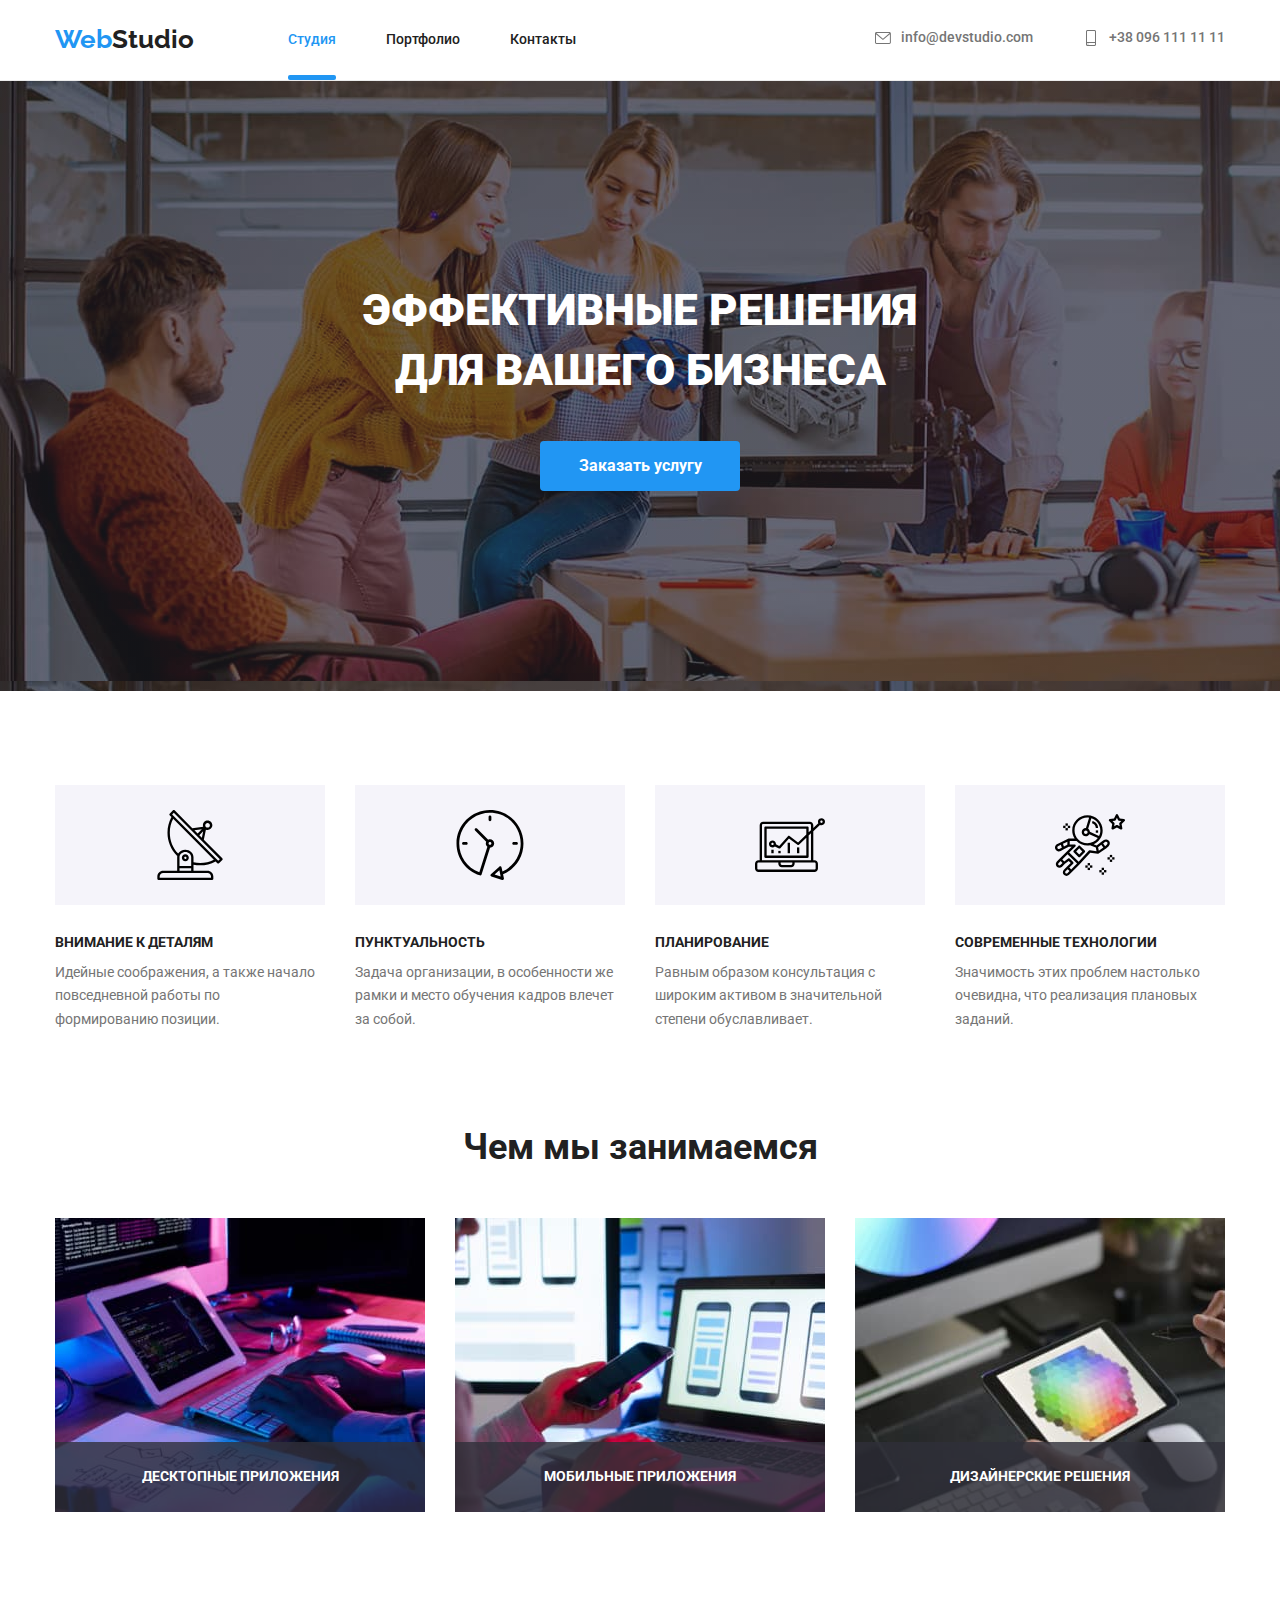
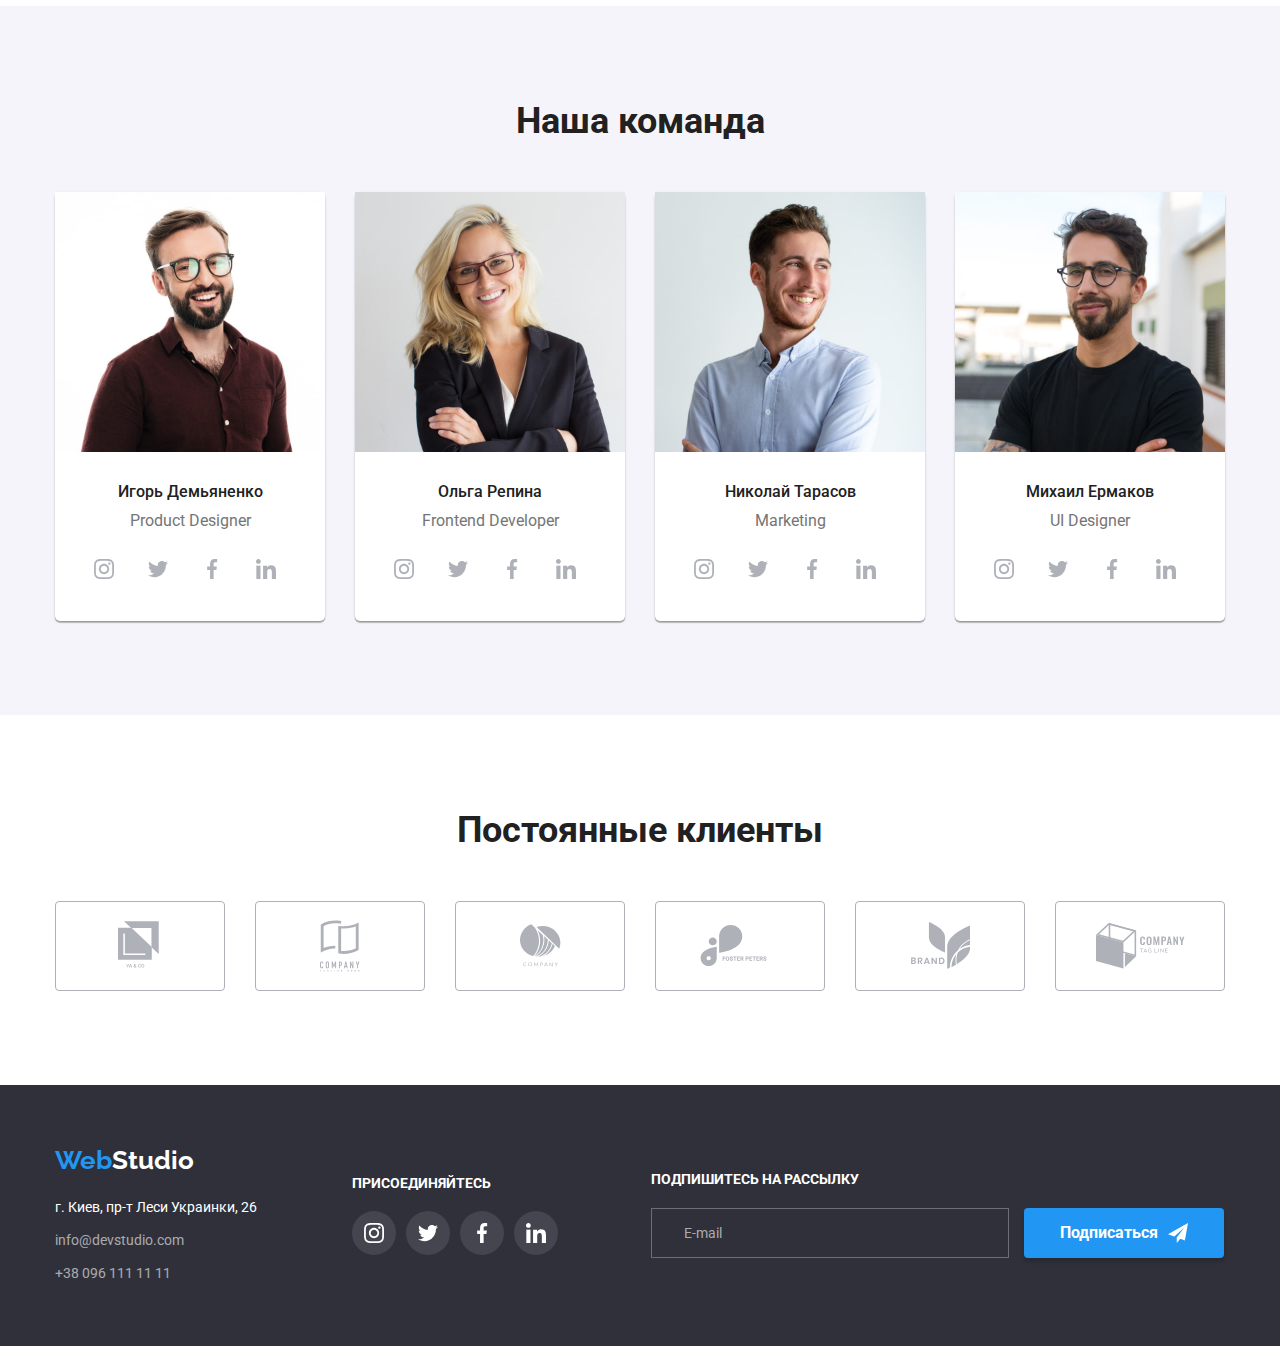
==== commit 3f2908b1: "resubmit" ====
--- a/index.html
+++ b/index.html
@@ -522,8 +522,8 @@
                   <use href="./images/sprite.svg#icon-check"></use>
                 </svg>
               </span>
-              Соглашаюсь с рассылкой и принимаю
-              <a href="#">Условия договора</a>
+              Соглашаюсь с рассылкой и принимаю 
+              <a href="#"> Условия договора</a>
             </label>
             <button class="send-form-button" type="submit">Отправить</button>
           </div>
--- a/css/styles.css
+++ b/css/styles.css
@@ -357,6 +357,8 @@
     width: 358px;
     height: 50px;
     margin-right: 12px;
+    padding-left: 16px;
+    color: var(--primary-white-color);
     background-color: var(--background-section-color);
     border: 1px solid rgba(255,255,255,0.3);
     transition-property: var(--accent-color);
@@ -438,7 +440,7 @@
     top: 50%;
     left: 50%;
     width: 528px;
-    height: 581px;
+    height: 610px;
     padding: 40px;
     background: var(--primary-white-color);
     box-shadow: 0px 1px 3px rgba(0, 0, 0, 0.12), 0px 1px 1px rgba(0, 0, 0, 0.14),
@@ -475,6 +477,9 @@
 }
 
 .modal-label {
+    font-weight: 500;
+    font-size: 12px;
+    line-height: 1.15;
     color: rgba(117,117,117,1);
     padding-bottom: 4px;
 }
@@ -501,6 +506,8 @@
     padding: 12px 16px;
     margin-top: 4px;
     border-radius: 4px;
+    border-color:rgba(33, 33, 33, 0.2); 
+    resize: none;
     color: var(--primary-text-color);
     transition-property: var(--accent-color);
     transition-duration: 250ms;
@@ -542,6 +549,19 @@
     line-height: 1.7;
 }
 
+.agree {
+    font-weight: 500;
+    font-size: 14px;
+    line-height: 1.7;
+    display: flex;
+    margin-bottom: 30px;
+}
+
+.agree a {
+    color: var(--accent-color);
+    margin-left: 5px;
+} 
+
 .custom-icon {
     content: " ";
     height: 16px;
@@ -549,6 +569,8 @@
     display: inline-block;
     border:1px solid var(--title-text-color);
     border-radius: 2px;
+    margin-right: 8px;
+    margin-top: 4px;
 }
 
 .check-icon {
@@ -588,7 +610,5 @@
     background-color: var(--primary-white-color);
 }
 
-.agree a {
-    color: var(--accent-color);
-} 
-
+
+
